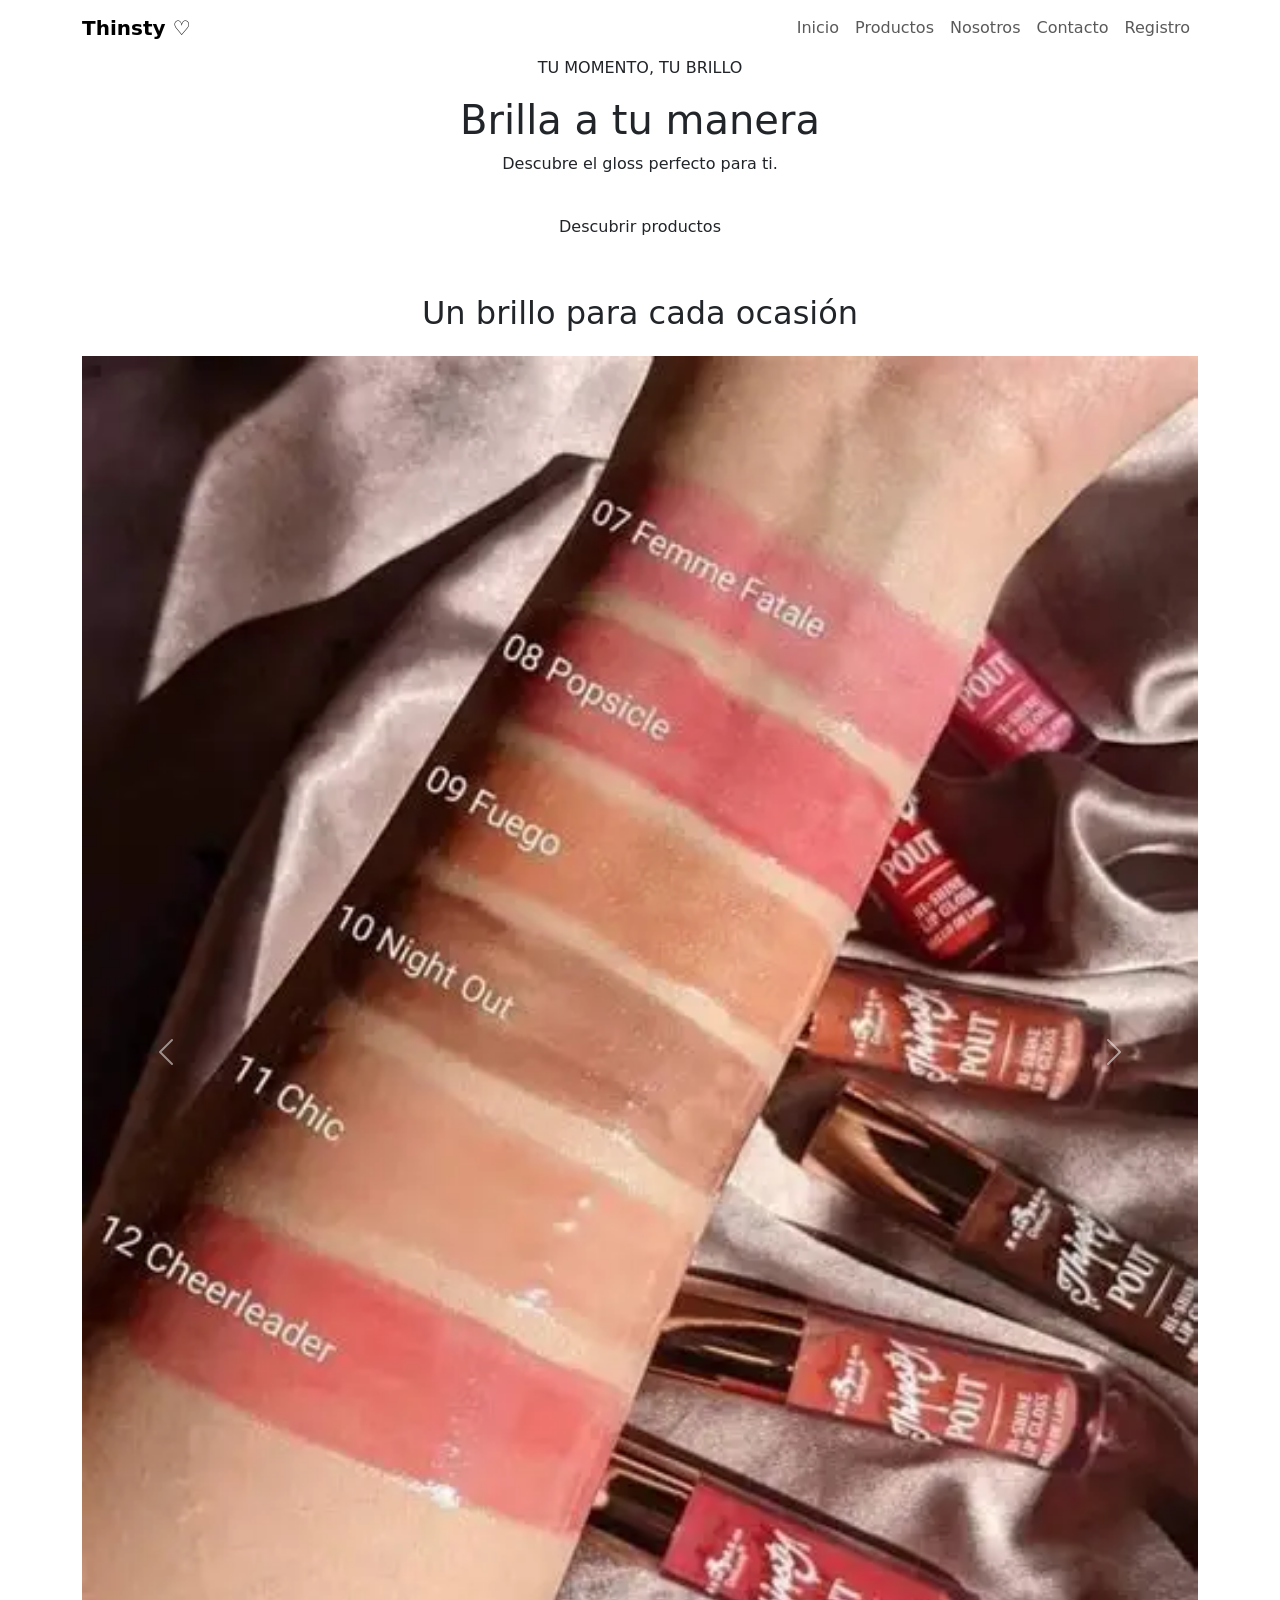
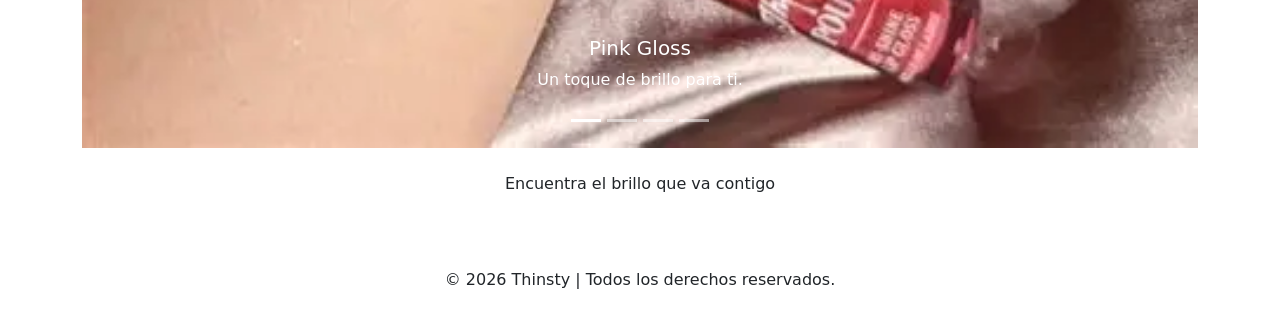
==== index.html @ 10e5e98a "primer avance : estructura HTML y carrusel de mi producto" ====
<!DOCTYPE html>
<html lang="es">

<head>
    <meta charset="UTF-8">
    <meta name="viewport" content="width=device-width, initial-scale=1.0">

    <title>Thinsty | Lip Gloss</title>

    <link href="https://cdn.jsdelivr.net/npm/bootstrap@5.3.3/dist/css/bootstrap.min.css"
          rel="stylesheet">

    <link rel="stylesheet" href="style.css">
</head>

<body>

    <nav class="navbar navbar-expand-lg menu-rosa">
        <div class="container">

            <a class="navbar-brand fw-bold" href="index.html">
                Thinsty ♡
            </a>

            <button class="navbar-toggler" type="button"
                    data-bs-toggle="collapse"
                    data-bs-target="#menu">
                <span class="navbar-toggler-icon"></span>
            </button>

            <div class="collapse navbar-collapse" id="menu">
                <ul class="navbar-nav ms-auto">
                    <li class="nav-item">
                        <a class="nav-link" href="index.html">Inicio</a>
                    </li>
                    <li class="nav-item">
                        <a class="nav-link" href="productos.html">Productos</a>
                    </li>
                    <li class="nav-item">
                        <a class="nav-link" href="nosotros.html">Nosotros</a>
                    </li>
                    <li class="nav-item">
                        <a class="nav-link" href="contacto.html">Contacto</a>
                    </li>
                    <li class="nav-item">
                        <a class="nav-link" href="registro.html">Registro</a>
                    </li>
                </ul>
            </div>

        </div>
    </nav>

    <header class="presentacion text-center">
        <div class="container">
            <p class="subtitulo">TU MOMENTO, TU BRILLO</p>
            <h1>Brilla a tu manera</h1>
            <p>Descubre el gloss perfecto para ti.</p>

            <a href="productos.html" class="btn boton-rosa mt-3">
                Descubrir productos
            </a>
        </div>
    </header>

    <main class="container my-5">

        <h2 class="text-center titulo-seccion mb-4">
            Un brillo para cada ocasión
        </h2>

        <div id="carruselGloss" class="carousel slide"
             data-bs-ride="carousel">

            <div class="carousel-indicators">

                <button type="button"
                        data-bs-target="#carruselGloss"
                        data-bs-slide-to="0"
                        class="active"
                        aria-label="Gloss 1"></button>

                <button type="button"
                        data-bs-target="#carruselGloss"
                        data-bs-slide-to="1"
                        aria-label="Gloss 2"></button>

                <button type="button"
                        data-bs-target="#carruselGloss"
                        data-bs-slide-to="2"
                        aria-label="Gloss 3"></button>

                <button type="button"
                        data-bs-target="#carruselGloss"
                        data-bs-slide-to="3"
                        aria-label="Gloss 4"></button>

            </div>

            <div class="carousel-inner">

                <div class="carousel-item active">
                    <img src="img/gloss1.webp"
                         class="d-block w-100 imagen-gloss"
                         alt="Primer lip gloss de Thinsty">
                    <div class="carousel-caption">
                        <h5>Pink Gloss</h5>
                        <p>Un toque de brillo para ti.</p>
                    </div>
                </div>

                <div class="carousel-item">
                    <img src="img/gloss2.jpg"
                         class="d-block w-100 imagen-gloss"
                         alt="Segundo lip gloss de Thinsty">
                </div>

                <div class="carousel-item">
                    <img src="img/gloss3.jpg"
                         class="d-block w-100 imagen-gloss"
                         alt="Tercer lip gloss de Thinsty">
                </div>

                <div class="carousel-item">
                    <img src="img/gloss4.webp"
                         class="d-block w-100 imagen-gloss"
                         alt="Cuarto lip gloss de Thinsty">
                </div>

            </div>

            <button class="carousel-control-prev"
                    type="button"
                    data-bs-target="#carruselGloss"
                    data-bs-slide="prev">

                <span class="carousel-control-prev-icon"></span>
                <span class="visually-hidden">Anterior</span>
            </button>

            <button class="carousel-control-next"
                    type="button"
                    data-bs-target="#carruselGloss"
                    data-bs-slide="next">

                <span class="carousel-control-next-icon"></span>
                <span class="visually-hidden">Siguiente</span>
            </button>

        </div>

        <p class="text-center mt-4">
            Encuentra el brillo que va contigo
        </p>

    </main>

    <footer class="pie text-center p-4">
        <p class="mb-0">© 2026 Thinsty | Todos los derechos reservados.</p>
    </footer>

    <script src="https://cdn.jsdelivr.net/npm/bootstrap@5.3.3/dist/js/bootstrap.bundle.min.js"></script>

</body>
</html>
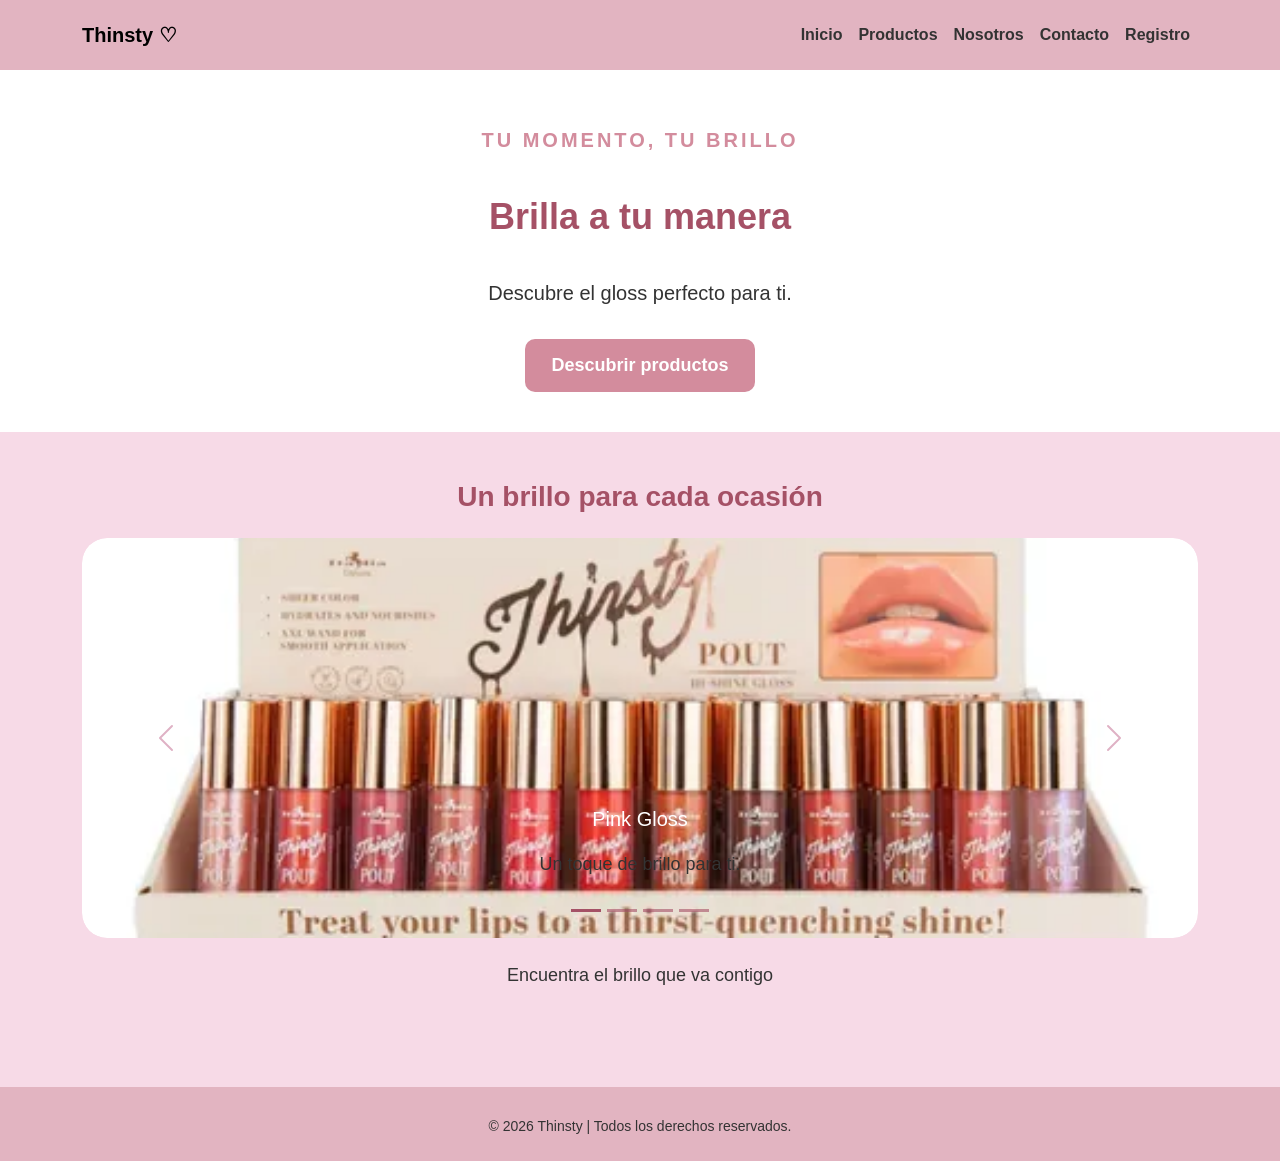
==== commit 3d9cab03: "avance de mis 5 secciones" ====
--- a/index.html
+++ b/index.html
@@ -122,7 +122,7 @@
                 </div>
 
                 <div class="carousel-item">
-                    <img src="img/gloss4.webp"
+                    <img src="img/gloss4.jpg"
                          class="d-block w-100 imagen-gloss"
                          alt="Cuarto lip gloss de Thinsty">
                 </div>
--- a/style.css
+++ b/style.css
@@ -0,0 +1,209 @@
+:root {
+    --pink-mist: #F7DAE7;
+    --bubblegum: #E2B4C1;
+    --cherry-soda: #D38C9D;
+    --ruby-petals: #A55166;
+}
+
+body {
+     margin: 0;
+    min-height: 100vh;
+    display: flex;
+    flex-direction: column;
+    font-family: Arial, sans-serif;
+    background-color: var(--pink-mist);
+    color: #333333;
+}
+.navbar {
+    background-color: var(--bubblegum);
+    padding: 15px;
+}
+
+.navbar .nav-link {
+    color: #333333;
+    font-weight: bold;
+    text-decoration: none;
+}
+
+.navbar .nav-link:hover {
+    color: var(--ruby-petals);
+}
+
+h1 {
+    color: var(--ruby-petals);
+    text-align: center;
+    font-size: 36px;
+    font-weight: bold;
+    margin-top: 40px;
+    margin-bottom: 40px;
+}
+
+.carousel img {
+    width: 100%;
+    max-width: 100%;
+    height: 400px;
+    object-fit: cover;
+    background-color: var(--pink-mist);
+}
+
+
+@media (max-width: 576px) {
+    .carousel img {
+        height: 250px;
+    }
+}
+
+.carousel-indicators [data-bs-target] {
+    background-color: var(--ruby-petals);
+    opacity: 0.6;
+}
+
+.carousel-indicators .active {
+    background-color: var(--ruby-petals);
+    opacity: 1;
+}
+
+.carousel-control-prev-icon,
+.carousel-control-next-icon {
+    filter: invert(35%) sepia(20%) saturate(1200%)
+            hue-rotate(290deg) brightness(75%);
+}
+
+.pie {
+    background-color: var(--bubblegum);
+    color: #333333;
+    text-align: center;
+    padding: 20px;
+    margin-top: 30px;
+}
+
+.pie p {
+    font-size: 14px;
+    margin: 5px 0;
+}
+p {
+    text-align: center;
+    font-size: 18px;
+    color: #333333;
+    margin: 20px;
+}
+
+.boton-rosa {
+    background-color: var(--cherry-soda);
+    color: white;
+    font-size: 18px;
+    font-weight: bold;
+    padding: 12px 25px;
+    border-radius: 10px;
+    text-decoration: none;
+}
+
+.subtitulo {
+    color: var(--cherry-soda);
+    font-size: 16px;
+    font-weight: bold;
+    letter-spacing: 3px;
+}
+.presentacion p {
+    font-size: 20px;
+    margin: 15px 0;
+}
+
+.presentacion {
+    background-color: #FFFFFF;
+    padding: 40px 20px;
+}
+
+.titulo-seccion {
+    color: var(--ruby-petals);
+    font-size: 28px;
+    font-weight: bold;
+    margin-bottom: 30px;
+}
+
+.boton-rosa:hover {
+    background-color: var(--ruby-petals);
+    color: white;
+}
+#carruselGloss .carousel-inner {
+    border-radius: 25px;
+    overflow: hidden;
+}
+
+#carruselGloss .imagen-gloss {
+    border-radius: 25px;
+}
+
+.tarjeta-gloss {
+    background-color: #FFFFFF;
+    border: none;
+    border-radius: 20px;
+    overflow: hidden;
+    box-shadow: 0 4px 12px rgba(165, 81, 102, 0.15);
+    transition: transform 0.3s ease, box-shadow 0.3s ease;
+}
+
+
+.tarjeta-gloss .card-img-top {
+    width: 100%;
+    height: 220px;
+    object-fit: contain;
+    padding: 10px;
+    background-color: #FFFFFF;
+}
+
+
+.tarjeta-gloss .card-title {
+    color: var(--ruby-petals);
+    font-weight: bold;
+}
+
+.tarjeta-gloss .card-text {
+    color: #333333;
+    font-size: 20px;
+    font-weight: bold;
+}
+
+.tarjeta-gloss:hover {
+    transform: translateY(-5px);
+    box-shadow: 0 8px 20px rgba(165, 81, 102, 0.25);
+}
+
+.nosotros {
+    background-color: #FFFFFF;
+    max-width: 1000px;
+    margin: 30px auto;
+    padding: 40px 30px;
+    border-radius: 20px;
+    box-shadow: 0 4px 12px rgba(165, 81, 102, 0.15);
+}
+
+.nosotros h1 {
+    margin-top: 10px;
+    margin-bottom: 25px;
+}
+
+.nosotros p {
+    line-height: 1.8;
+    max-width: 750px;
+    margin: 20px auto;
+}
+
+.nosotros .titulo-seccion {
+    background-color: var(--pink-mist);
+    padding: 15px;
+    border-radius: 12px;
+    margin-top: 35px;
+    margin-bottom: 20px;
+}
+
+@media (max-width: 576px) {
+    .nosotros {
+        margin: 20px 12px;
+        padding: 25px 15px;
+    }
+
+    .nosotros h1 {
+        font-size: 30px;
+    }
+}
